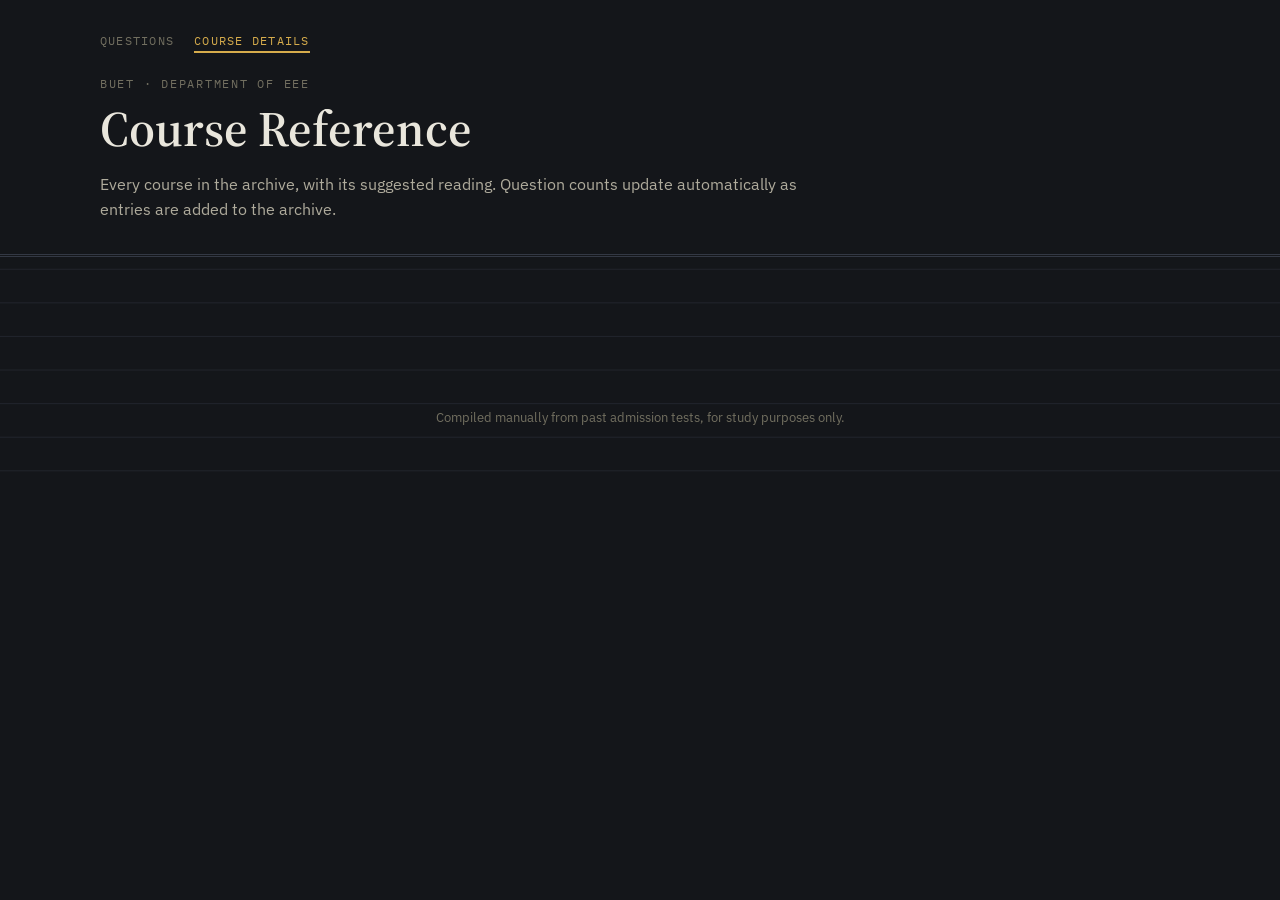
==== courses.html @ 5d08afa4 "Create courses.html" ====
<!DOCTYPE html>
<html lang="en">
<head>
<meta charset="UTF-8">
<meta name="viewport" content="width=device-width, initial-scale=1.0">
<title>Course Details — EEE M.Sc. Question Archive</title>
<meta name="description" content="Full course list with suggested books for BUET EEE M.Sc. admission test prep.">
<link rel="preconnect" href="https://fonts.googleapis.com">
<link rel="preconnect" href="https://fonts.gstatic.com" crossorigin>
<link href="https://fonts.googleapis.com/css2?family=Source+Serif+4:wght@600;700&family=IBM+Plex+Mono:wght@400;500;600&family=IBM+Plex+Sans:wght@400;500;600&display=swap" rel="stylesheet">
<link rel="stylesheet" href="css/style.css">
</head>
<body>

<header class="site-header">
  <div class="header-inner">
    <nav class="site-nav">
      <a href="index.html">Questions</a>
      <a href="courses.html" class="is-current">Course Details</a>
    </nav>
    <p class="eyebrow">BUET · Department of EEE</p>
    <h1 class="site-title">Course Reference</h1>
    <p class="site-sub">Every course in the archive, with its suggested reading. Question counts update automatically as entries are added to the archive.</p>
  </div>
</header>

<main>
  <div id="courseGrid" class="course-grid"></div>
</main>

<footer class="site-footer">
  <p>Compiled manually from past admission tests, for study purposes only.</p>
</footer>

<script src="js/courses.js"></script>
</body>
</html>
---- css/style.css ----
/* ---------------------------------------------------------
   Tokens — dark theme
--------------------------------------------------------- */
:root {
  --paper: #14161A;
  --paper-card: #1C1F26;
  --rule: #333844;
  --rule-soft: #21242C;
  --ink: #E9E6DC;
  --ink-soft: #AFAB9C;
  --ink-faint: #726F60;

  --stamp-year: #E2786E;
  --stamp-course: #77AEDD;
  --stamp-major: #8FB37E;
  --gold: #D6AC4C;

  --font-display: 'Source Serif 4', Georgia, serif;
  --font-body: 'IBM Plex Sans', -apple-system, sans-serif;
  --font-mono: 'IBM Plex Mono', ui-monospace, monospace;

  --radius: 4px;
  --transition: 180ms ease;
}

@media (prefers-reduced-motion: reduce) {
  :root { --transition: 0ms; }
  * { animation-duration: 0.001ms !important; animation-iteration-count: 1 !important; }
}

* { box-sizing: border-box; }

html, body {
  margin: 0;
  background: var(--paper);
  color: var(--ink);
  font-family: var(--font-body);
}

body {
  background-image:
    linear-gradient(var(--rule-soft) 1px, transparent 1px);
  background-size: 100% 2.1em;
  background-attachment: local;
}

main {
  max-width: 1080px;
  margin: 0 auto;
  padding: 0 24px 80px;
}

a { color: var(--stamp-course); }

code {
  font-family: var(--font-mono);
  background: var(--paper-card);
  border: 1px solid var(--rule);
  padding: 1px 5px;
  border-radius: 3px;
  font-size: 0.85em;
  color: var(--ink);
}

/* ---------------------------------------------------------
   Header
--------------------------------------------------------- */
.site-header {
  border-bottom: 3px double var(--rule);
  padding: 32px 24px 32px;
  background: var(--paper);
}

.header-inner { max-width: 1080px; margin: 0 auto; }

.site-nav {
  display: flex;
  gap: 20px;
  margin-bottom: 22px;
}

.site-nav a {
  font-family: var(--font-mono);
  font-size: 0.78rem;
  letter-spacing: 0.1em;
  text-transform: uppercase;
  text-decoration: none;
  color: var(--ink-faint);
  padding-bottom: 3px;
  border-bottom: 2px solid transparent;
  transition: color var(--transition), border-color var(--transition);
}

.site-nav a:hover { color: var(--ink); }

.site-nav a.is-current {
  color: var(--gold);
  border-bottom-color: var(--gold);
}

.eyebrow {
  font-family: var(--font-mono);
  font-size: 0.78rem;
  letter-spacing: 0.14em;
  text-transform: uppercase;
  color: var(--ink-faint);
  margin: 0 0 10px;
}

.site-title {
  font-family: var(--font-display);
  font-weight: 600;
  font-size: clamp(2rem, 5vw, 3.1rem);
  line-height: 1.15;
  margin: 0 0 14px;
  color: var(--ink);
}

.site-sub {
  font-size: 1rem;
  color: var(--ink-soft);
  max-width: 46em;
  margin: 0;
  line-height: 1.55;
}

/* ---------------------------------------------------------
   View tabs (ledger folder tabs)
--------------------------------------------------------- */
.view-tabs {
  display: flex;
  gap: 4px;
  margin-top: 32px;
  border-bottom: 2px solid var(--rule);
}

.view-tab {
  font-family: var(--font-mono);
  font-size: 0.85rem;
  letter-spacing: 0.06em;
  text-transform: uppercase;
  background: var(--rule-soft);
  color: var(--ink-soft);
  border: 2px solid var(--rule);
  border-bottom: none;
  border-radius: 5px 5px 0 0;
  padding: 10px 22px;
  cursor: pointer;
  transform: translateY(2px);
  transition: transform var(--transition), background var(--transition), color var(--transition);
}

.view-tab:hover { color: var(--ink); }

.view-tab.is-active {
  background: var(--paper-card);
  color: var(--ink);
  border-color: var(--rule);
  border-bottom: 2px solid var(--paper-card);
  font-weight: 600;
  transform: translateY(0);
}

.view-tab:focus-visible,
.chip:focus-visible,
.show-answer-btn:focus-visible,
.site-nav a:focus-visible {
  outline: 2px solid var(--gold);
  outline-offset: 2px;
}

/* ---------------------------------------------------------
   Chips (value rail)
--------------------------------------------------------- */
.value-rail { padding-top: 20px; }

.chip-row {
  display: flex;
  flex-wrap: wrap;
  gap: 8px;
}

.chip {
  font-family: var(--font-mono);
  font-size: 0.85rem;
  background: var(--paper-card);
  border: 1px solid var(--rule);
  color: var(--ink-soft);
  border-radius: 999px;
  padding: 6px 16px;
  cursor: pointer;
  transition: all var(--transition);
}

.chip:hover { border-color: var(--ink-soft); color: var(--ink); }

.chip.is-active {
  background: var(--gold);
  border-color: var(--gold);
  color: #1A1607;
  font-weight: 600;
}

.secondary-filters {
  margin-top: 18px;
  padding-top: 14px;
  border-top: 1px dashed var(--rule);
}

.secondary-label {
  display: block;
  font-family: var(--font-mono);
  font-size: 0.72rem;
  letter-spacing: 0.1em;
  text-transform: uppercase;
  color: var(--ink-faint);
  margin-bottom: 8px;
}

.chip-row--secondary .chip { font-size: 0.78rem; padding: 5px 13px; }

/* ---------------------------------------------------------
   Books panel
--------------------------------------------------------- */
.books-panel {
  margin-top: 28px;
  background: var(--paper-card);
  border: 1px solid var(--rule);
  border-left: 4px solid var(--stamp-course);
  border-radius: var(--radius);
  padding: 18px 22px;
}

.books-title {
  font-family: var(--font-mono);
  font-size: 0.78rem;
  letter-spacing: 0.12em;
  text-transform: uppercase;
  color: var(--stamp-course);
  margin: 0 0 10px;
}

.books-list { margin: 0; padding-left: 20px; color: var(--ink-soft); }
.books-list li { margin-bottom: 4px; }
.books-empty { margin: 0; color: var(--ink-faint); font-size: 0.9rem; font-style: italic; }

/* ---------------------------------------------------------
   Results
--------------------------------------------------------- */
.results-area { margin-top: 30px; }

.results-meta {
  font-family: var(--font-mono);
  font-size: 0.8rem;
  color: var(--ink-faint);
  margin: 0 0 16px;
}

.question-grid {
  display: grid;
  grid-template-columns: repeat(auto-fill, minmax(300px, 1fr));
  gap: 18px;
}

.q-card {
  background: var(--paper-card);
  border: 1px solid var(--rule);
  border-radius: var(--radius);
  padding: 18px 18px 16px;
  display: flex;
  flex-direction: column;
  gap: 12px;
  transition: transform var(--transition), box-shadow var(--transition), border-color var(--transition);
}

.q-card:hover {
  transform: translateY(-2px);
  border-color: var(--ink-faint);
  box-shadow: 0 10px 24px rgba(0, 0, 0, 0.45);
}

.q-tags {
  display: flex;
  flex-wrap: wrap;
  gap: 6px;
}

.tag {
  font-family: var(--font-mono);
  font-size: 0.68rem;
  letter-spacing: 0.06em;
  text-transform: uppercase;
  border: 1.5px solid currentColor;
  border-radius: 3px;
  padding: 2px 8px;
  display: inline-block;
}

.tag-year    { color: var(--stamp-year);   transform: rotate(-1deg); }
.tag-course  { color: var(--stamp-course); transform: rotate(0.5deg); }
.tag-major   { color: var(--stamp-major);  transform: rotate(-0.5deg); }

.q-body { font-size: 0.96rem; line-height: 1.55; color: var(--ink); }
.q-body img { max-width: 100%; border: 1px solid var(--rule); border-radius: 3px; display: block; }

.show-answer-btn {
  align-self: flex-start;
  font-family: var(--font-mono);
  font-size: 0.78rem;
  letter-spacing: 0.06em;
  text-transform: uppercase;
  background: transparent;
  border: 1.5px dashed var(--ink-soft);
  border-radius: var(--radius);
  color: var(--ink-soft);
  padding: 7px 14px;
  cursor: pointer;
  transition: all var(--transition);
}

.show-answer-btn:hover { border-color: var(--ink); color: var(--ink); }
.show-answer-btn.is-open { border-style: solid; border-color: var(--stamp-year); color: var(--stamp-year); }

.answer-panel {
  overflow: hidden;
  max-height: 0;
  transition: max-height var(--transition);
}

.answer-panel.is-open { max-height: 900px; }

.answer-panel img {
  max-width: 100%;
  border: 1px solid var(--rule);
  border-radius: 3px;
  margin-top: 4px;
  display: block;
}

.empty-state {
  color: var(--ink-faint);
  font-style: italic;
  padding: 30px 0;
}

/* ---------------------------------------------------------
   Courses page
--------------------------------------------------------- */
.course-grid {
  display: grid;
  grid-template-columns: repeat(auto-fill, minmax(320px, 1fr));
  gap: 18px;
  margin-top: 30px;
}

.course-card {
  background: var(--paper-card);
  border: 1px solid var(--rule);
  border-radius: var(--radius);
  padding: 20px 20px 18px;
  transition: transform var(--transition), box-shadow var(--transition), border-color var(--transition);
}

.course-card:hover {
  transform: translateY(-2px);
  border-color: var(--ink-faint);
  box-shadow: 0 10px 24px rgba(0, 0, 0, 0.45);
}

.course-card-head {
  display: flex;
  align-items: baseline;
  gap: 10px;
  margin-bottom: 8px;
}

.course-name {
  font-family: var(--font-display);
  font-size: 1.1rem;
  color: var(--ink);
  margin: 0 0 12px;
  font-weight: 600;
}

.course-name.is-placeholder {
  color: var(--ink-faint);
  font-style: italic;
  font-family: var(--font-body);
  font-weight: 400;
  font-size: 0.9rem;
}

.course-meta {
  font-family: var(--font-mono);
  font-size: 0.72rem;
  letter-spacing: 0.08em;
  text-transform: uppercase;
  color: var(--ink-faint);
  margin: 0 0 14px;
}

.course-books-label {
  font-family: var(--font-mono);
  font-size: 0.68rem;
  letter-spacing: 0.1em;
  text-transform: uppercase;
  color: var(--stamp-course);
  margin: 0 0 6px;
}

.course-books-list {
  margin: 0;
  padding-left: 18px;
  color: var(--ink-soft);
  font-size: 0.9rem;
}

.course-books-list li { margin-bottom: 3px; }

.course-books-empty {
  color: var(--ink-faint);
  font-size: 0.85rem;
  font-style: italic;
  margin: 0;
}

/* ---------------------------------------------------------
   Footer
--------------------------------------------------------- */
.site-footer {
  text-align: center;
  padding: 30px 24px 50px;
  font-size: 0.8rem;
  color: var(--ink-faint);
}

/* ---------------------------------------------------------
   Responsive
--------------------------------------------------------- */
@media (max-width: 560px) {
  .site-header { padding: 26px 18px 24px; }
  main { padding: 0 16px 60px; }
  .view-tabs { overflow-x: auto; }
  .question-grid { grid-template-columns: 1fr; }
  .course-grid { grid-template-columns: 1fr; }
}
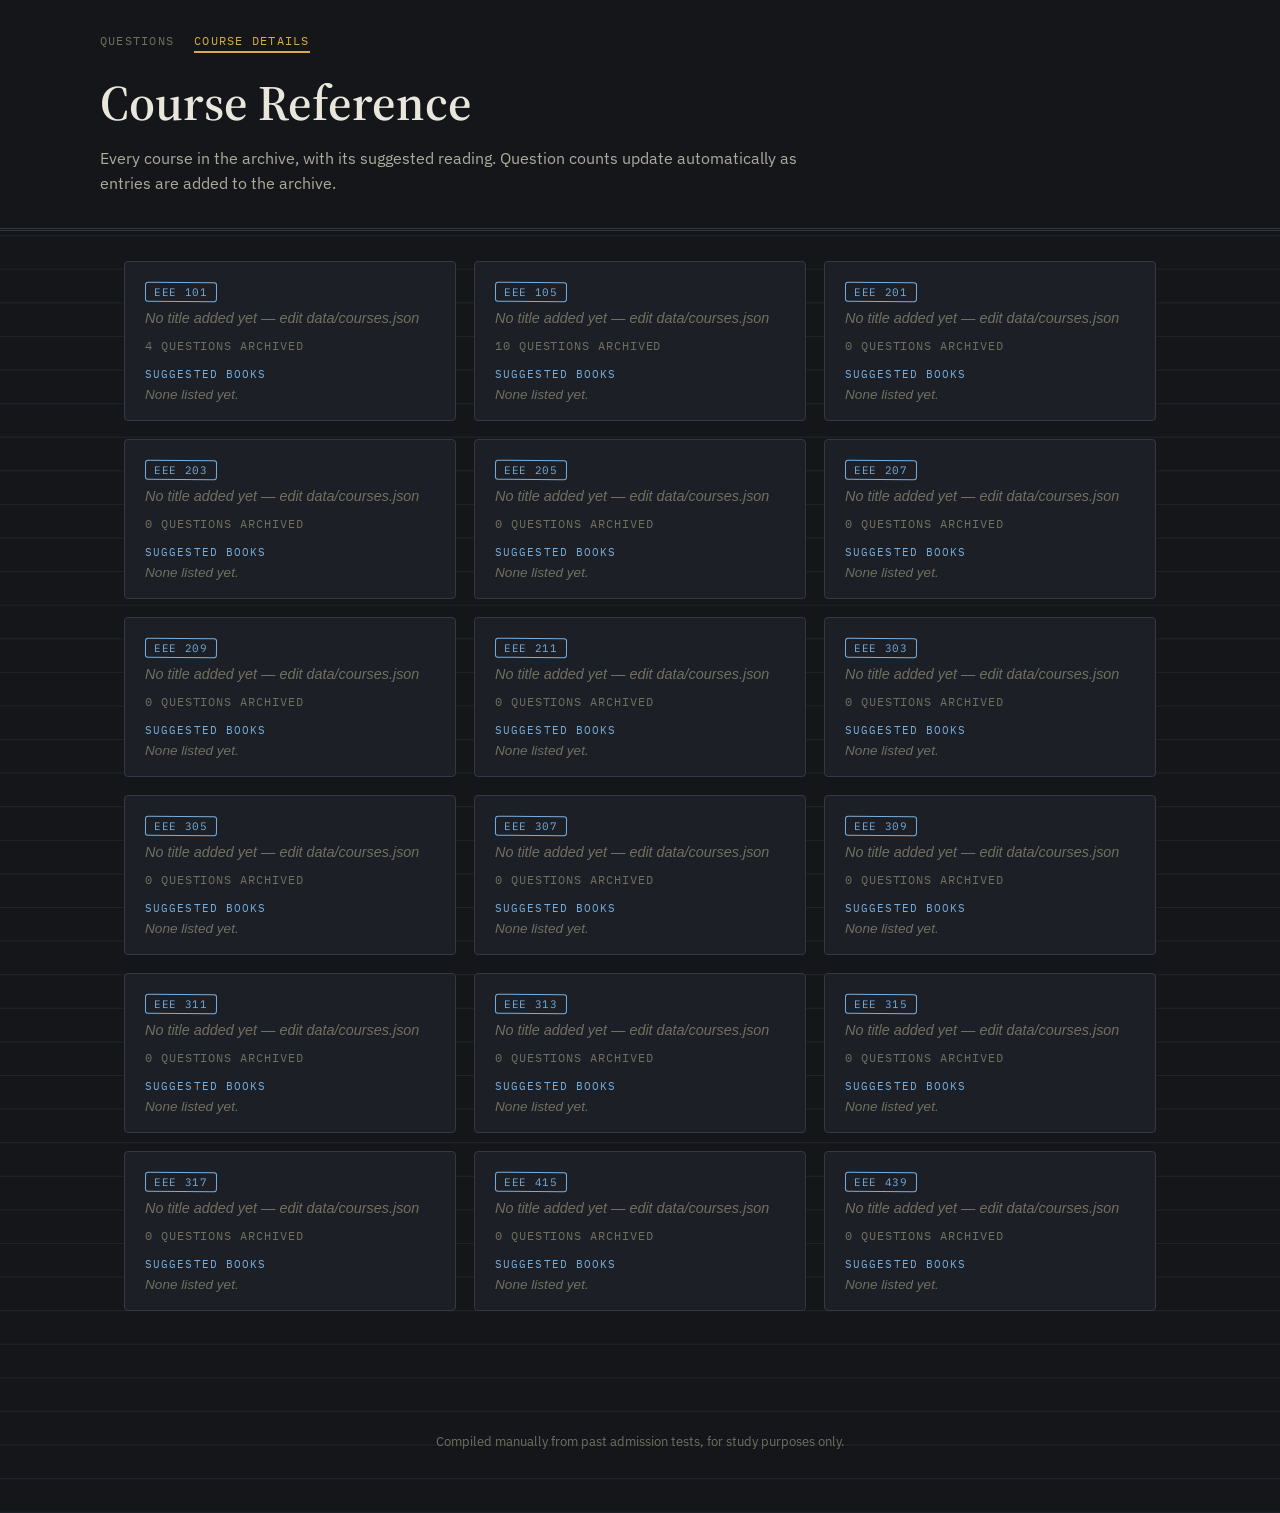
==== commit 79dfdb36: "Update courses.html" ====
--- a/courses.html
+++ b/courses.html
@@ -3,7 +3,7 @@
 <head>
 <meta charset="UTF-8">
 <meta name="viewport" content="width=device-width, initial-scale=1.0">
-<title>Course Details — EEE M.Sc. Question Archive</title>
+<title>Course Details: BUET EEE M.Sc. Admission Question Archive</title>
 <meta name="description" content="Full course list with suggested books for BUET EEE M.Sc. admission test prep.">
 <link rel="preconnect" href="https://fonts.googleapis.com">
 <link rel="preconnect" href="https://fonts.gstatic.com" crossorigin>
@@ -18,7 +18,7 @@
       <a href="index.html">Questions</a>
       <a href="courses.html" class="is-current">Course Details</a>
     </nav>
-    <p class="eyebrow">BUET · Department of EEE</p>
+    <p class="eyebrow"></p>
     <h1 class="site-title">Course Reference</h1>
     <p class="site-sub">Every course in the archive, with its suggested reading. Question counts update automatically as entries are added to the archive.</p>
   </div>
--- a/css/style.css
+++ b/css/style.css
@@ -300,7 +300,7 @@
 .tag-course  { color: var(--stamp-course); transform: rotate(0.5deg); }
 .tag-major   { color: var(--stamp-major);  transform: rotate(-0.5deg); }
 
-.q-body { font-size: 0.96rem; line-height: 1.55; color: var(--ink); }
+.q-body { font-size: 0.96rem; line-height: 1.55; color: var(--ink); white-space: pre-line; display: flex; flex-direction: column; gap: 10px; }
 .q-body img { max-width: 100%; border: 1px solid var(--rule); border-radius: 3px; display: block; }
 
 .show-answer-btn {
@@ -343,6 +343,20 @@
   padding: 30px 0;
 }
 
+.load-error {
+  margin-top: 24px;
+  background: var(--paper-card);
+  border: 1px solid var(--stamp-year);
+  border-left: 4px solid var(--stamp-year);
+  border-radius: var(--radius);
+  padding: 16px 20px;
+  color: var(--ink);
+}
+
+.load-error strong { color: var(--stamp-year); }
+.load-error p { margin: 8px 0 0; font-size: 0.9rem; color: var(--ink-soft); line-height: 1.5; }
+.load-error code { font-size: 0.85em; }
+
 /* ---------------------------------------------------------
    Courses page
 --------------------------------------------------------- */
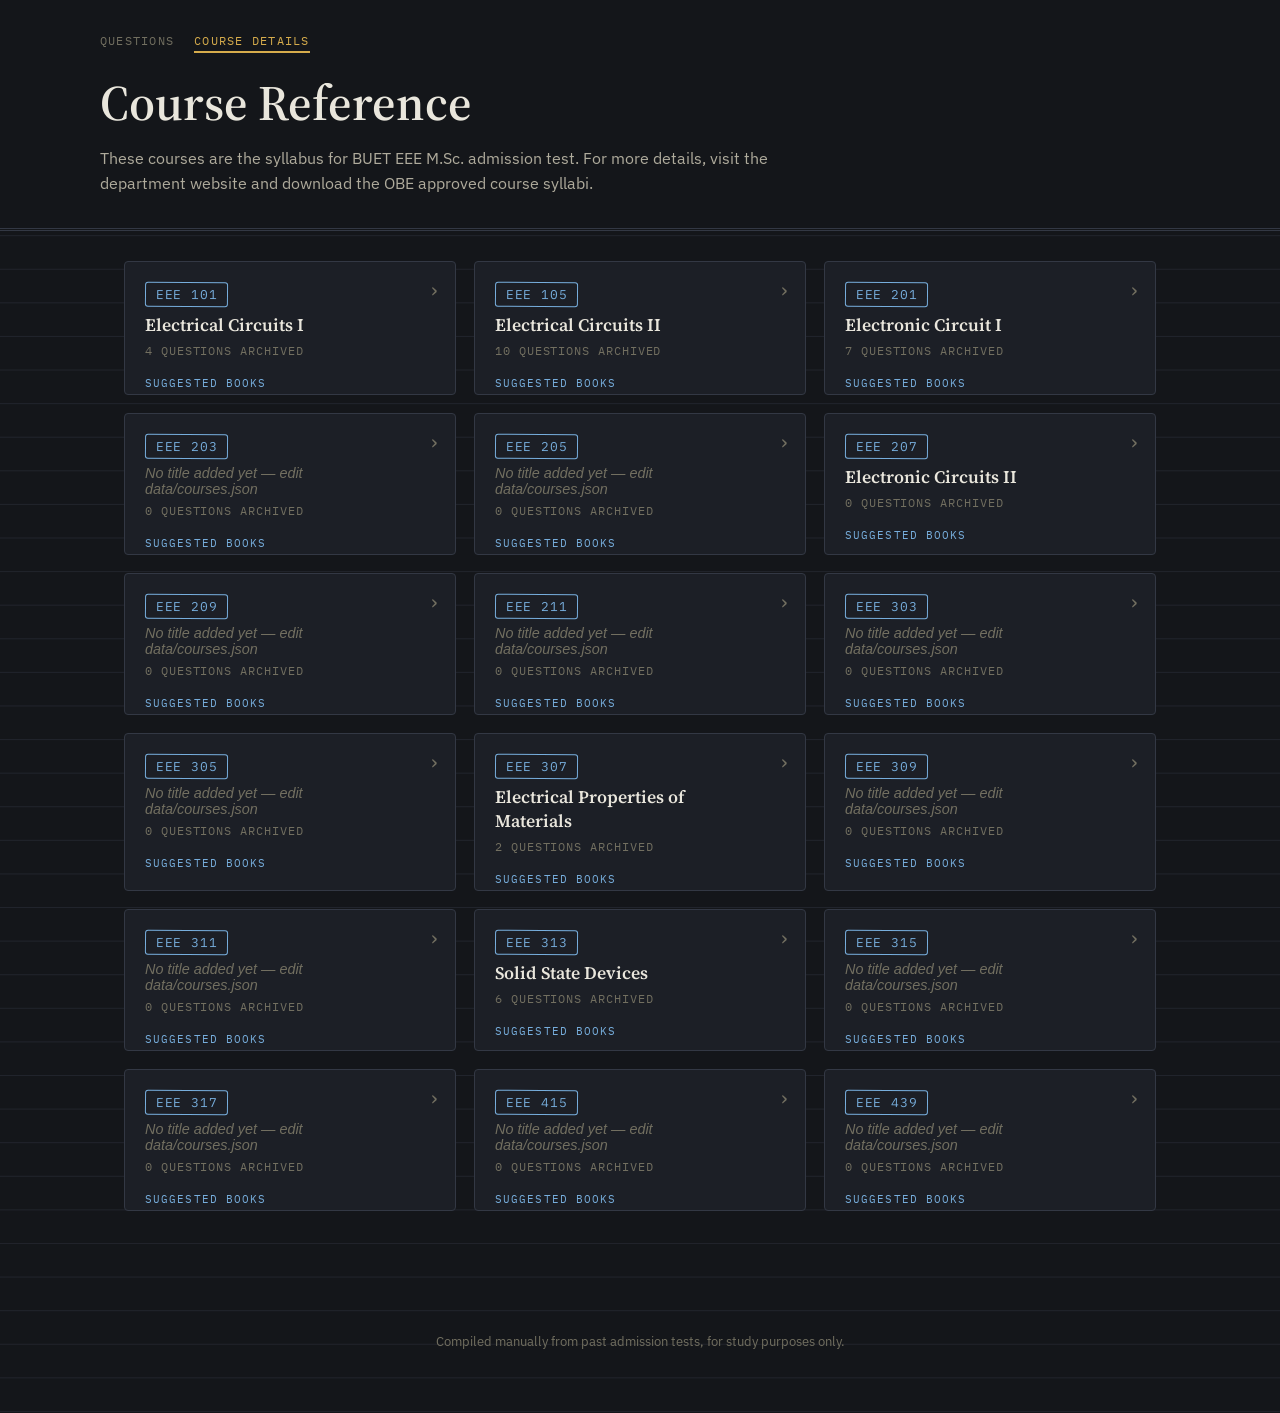
==== commit f9496c27: "Update courses.html" ====
--- a/courses.html
+++ b/courses.html
@@ -20,7 +20,7 @@
     </nav>
     <p class="eyebrow"></p>
     <h1 class="site-title">Course Reference</h1>
-    <p class="site-sub">Every course in the archive, with its suggested reading. Question counts update automatically as entries are added to the archive.</p>
+    <p class="site-sub">These courses are the syllabus for BUET EEE M.Sc. admission test. For more details, visit the department website and download the OBE approved course syllabi.</p>
   </div>
 </header>
 
--- a/css/style.css
+++ b/css/style.css
@@ -164,7 +164,8 @@
 .view-tab:focus-visible,
 .chip:focus-visible,
 .show-answer-btn:focus-visible,
-.site-nav a:focus-visible {
+.site-nav a:focus-visible,
+.course-toggle:focus-visible {
   outline: 2px solid var(--gold);
   outline-offset: 2px;
 }
@@ -249,27 +250,59 @@
 --------------------------------------------------------- */
 .results-area { margin-top: 30px; }
 
+.results-bar {
+  display: flex;
+  justify-content: space-between;
+  align-items: center;
+  flex-wrap: wrap;
+  gap: 10px;
+  margin: 0 0 16px;
+}
+
 .results-meta {
   font-family: var(--font-mono);
   font-size: 0.8rem;
   color: var(--ink-faint);
-  margin: 0 0 16px;
+  margin: 0;
+}
+
+.marked-toggle {
+  font-family: var(--font-mono);
+  font-size: 0.78rem;
+  letter-spacing: 0.04em;
+  background: var(--paper-card);
+  border: 1px solid var(--rule);
+  color: var(--ink-soft);
+  border-radius: 999px;
+  padding: 6px 14px;
+  cursor: pointer;
+  transition: all var(--transition);
+}
+
+.marked-toggle:hover { border-color: var(--ink-soft); color: var(--ink); }
+
+.marked-toggle.is-active {
+  background: var(--gold);
+  border-color: var(--gold);
+  color: #1A1607;
+  font-weight: 600;
 }
 
 .question-grid {
   display: grid;
-  grid-template-columns: repeat(auto-fill, minmax(300px, 1fr));
-  gap: 18px;
+  grid-template-columns: repeat(auto-fill, minmax(580px, 1fr));
+  gap: 26px;
 }
 
 .q-card {
+  position: relative;
   background: var(--paper-card);
   border: 1px solid var(--rule);
   border-radius: var(--radius);
-  padding: 18px 18px 16px;
+  padding: 32px 32px 28px;
   display: flex;
   flex-direction: column;
-  gap: 12px;
+  gap: 20px;
   transition: transform var(--transition), box-shadow var(--transition), border-color var(--transition);
 }
 
@@ -279,20 +312,37 @@
   box-shadow: 0 10px 24px rgba(0, 0, 0, 0.45);
 }
 
+.mark-btn {
+  position: absolute;
+  top: 14px;
+  right: 16px;
+  background: none;
+  border: none;
+  font-size: 1.4rem;
+  line-height: 1;
+  color: var(--ink-faint);
+  cursor: pointer;
+  padding: 4px;
+  transition: color var(--transition), transform var(--transition);
+}
+
+.mark-btn:hover { color: var(--gold); transform: scale(1.1); }
+.mark-btn.is-marked { color: var(--gold); }
+
 .q-tags {
   display: flex;
   flex-wrap: wrap;
-  gap: 6px;
+  gap: 8px;
 }
 
 .tag {
   font-family: var(--font-mono);
-  font-size: 0.68rem;
+  font-size: 0.8rem;
   letter-spacing: 0.06em;
   text-transform: uppercase;
   border: 1.5px solid currentColor;
   border-radius: 3px;
-  padding: 2px 8px;
+  padding: 3px 10px;
   display: inline-block;
 }
 
@@ -300,20 +350,20 @@
 .tag-course  { color: var(--stamp-course); transform: rotate(0.5deg); }
 .tag-major   { color: var(--stamp-major);  transform: rotate(-0.5deg); }
 
-.q-body { font-size: 0.96rem; line-height: 1.55; color: var(--ink); white-space: pre-line; display: flex; flex-direction: column; gap: 10px; }
+.q-body { font-size: 1.15rem; line-height: 1.6; color: var(--ink); white-space: pre-line; display: flex; flex-direction: column; gap: 14px; }
 .q-body img { max-width: 100%; border: 1px solid var(--rule); border-radius: 3px; display: block; }
 
 .show-answer-btn {
   align-self: flex-start;
   font-family: var(--font-mono);
-  font-size: 0.78rem;
+  font-size: 0.85rem;
   letter-spacing: 0.06em;
   text-transform: uppercase;
   background: transparent;
   border: 1.5px dashed var(--ink-soft);
   border-radius: var(--radius);
   color: var(--ink-soft);
-  padding: 7px 14px;
+  padding: 9px 18px;
   cursor: pointer;
   transition: all var(--transition);
 }
@@ -371,7 +421,7 @@
   background: var(--paper-card);
   border: 1px solid var(--rule);
   border-radius: var(--radius);
-  padding: 20px 20px 18px;
+  overflow: hidden;
   transition: transform var(--transition), box-shadow var(--transition), border-color var(--transition);
 }
 
@@ -381,18 +431,48 @@
   box-shadow: 0 10px 24px rgba(0, 0, 0, 0.45);
 }
 
-.course-card-head {
-  display: flex;
-  align-items: baseline;
-  gap: 10px;
-  margin-bottom: 8px;
-}
+.course-toggle {
+  width: 100%;
+  display: flex;
+  flex-direction: column;
+  align-items: flex-start;
+  gap: 6px;
+  background: none;
+  border: none;
+  margin: 0;
+  padding: 20px 44px 18px 20px;
+  font: inherit;
+  color: inherit;
+  text-align: left;
+  cursor: pointer;
+  position: relative;
+}
+
+.course-toggle:hover { background: rgba(255, 255, 255, 0.03); }
+
+.course-chevron {
+  position: absolute;
+  top: 18px;
+  right: 18px;
+  font-size: 1.3rem;
+  line-height: 1;
+  color: var(--ink-faint);
+  transition: transform var(--transition), color var(--transition);
+}
+
+.course-toggle[aria-expanded="true"] .course-chevron {
+  transform: rotate(90deg);
+  color: var(--gold);
+}
+
+.course-card-head { display: block; }
 
 .course-name {
+  display: block;
   font-family: var(--font-display);
   font-size: 1.1rem;
   color: var(--ink);
-  margin: 0 0 12px;
+  margin: 0;
   font-weight: 600;
 }
 
@@ -405,13 +485,23 @@
 }
 
 .course-meta {
+  display: block;
   font-family: var(--font-mono);
   font-size: 0.72rem;
   letter-spacing: 0.08em;
   text-transform: uppercase;
   color: var(--ink-faint);
-  margin: 0 0 14px;
-}
+  margin: 0;
+}
+
+.course-details {
+  overflow: hidden;
+  max-height: 0;
+  padding: 0 20px 18px;
+  transition: max-height var(--transition);
+}
+
+.course-details.is-open { max-height: 900px; }
 
 .course-books-label {
   font-family: var(--font-mono);
@@ -432,6 +522,31 @@
 .course-books-list li { margin-bottom: 3px; }
 
 .course-books-empty {
+  color: var(--ink-faint);
+  font-size: 0.85rem;
+  font-style: italic;
+  margin: 0;
+}
+
+.course-topics-label {
+  font-family: var(--font-mono);
+  font-size: 0.68rem;
+  letter-spacing: 0.1em;
+  text-transform: uppercase;
+  color: var(--stamp-major);
+  margin: 14px 0 6px;
+}
+
+.course-topics-list {
+  margin: 0;
+  padding-left: 18px;
+  color: var(--ink-soft);
+  font-size: 0.9rem;
+}
+
+.course-topics-list li { margin-bottom: 3px; }
+
+.course-topics-empty {
   color: var(--ink-faint);
   font-size: 0.85rem;
   font-style: italic;
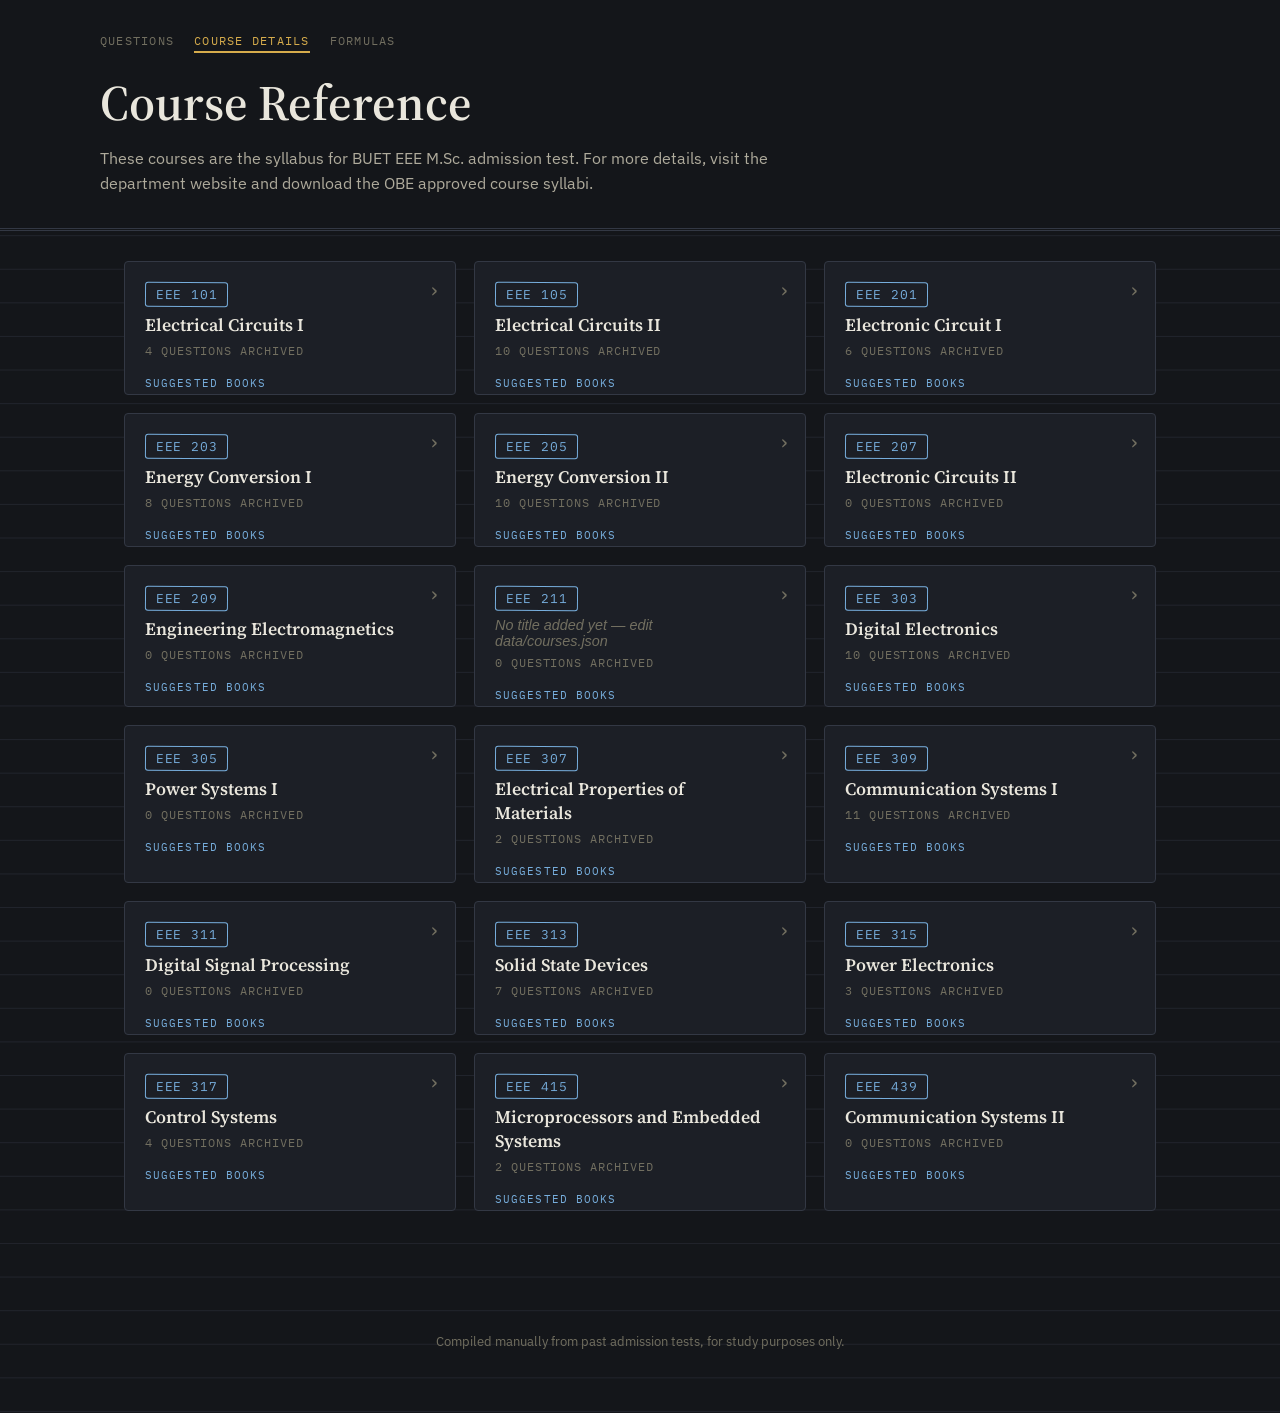
==== commit b33d8903: "Update courses.html" ====
--- a/courses.html
+++ b/courses.html
@@ -17,6 +17,7 @@
     <nav class="site-nav">
       <a href="index.html">Questions</a>
       <a href="courses.html" class="is-current">Course Details</a>
+      <a href="formulas.html">Formulas</a>
     </nav>
     <p class="eyebrow"></p>
     <h1 class="site-title">Course Reference</h1>
--- a/css/style.css
+++ b/css/style.css
@@ -554,6 +554,45 @@
 }
 
 /* ---------------------------------------------------------
+   Formulas page
+--------------------------------------------------------- */
+.formula-item {
+  margin-bottom: 20px;
+  padding-bottom: 20px;
+  border-bottom: 1px dashed var(--rule);
+}
+
+.formula-item:last-child {
+  margin-bottom: 0;
+  padding-bottom: 0;
+  border-bottom: none;
+}
+
+.formula-label {
+  font-family: var(--font-mono);
+  font-size: 0.72rem;
+  letter-spacing: 0.08em;
+  text-transform: uppercase;
+  color: var(--stamp-course);
+  margin: 0 0 8px;
+}
+
+.formula-expr {
+  overflow-x: auto;
+  padding: 4px 0;
+  color: var(--ink);
+}
+
+.formula-expr .katex { color: inherit; font-size: 1.05em; }
+
+.formula-note {
+  font-size: 0.85rem;
+  color: var(--ink-soft);
+  font-style: italic;
+  margin: 8px 0 0;
+}
+
+/* ---------------------------------------------------------
    Footer
 --------------------------------------------------------- */
 .site-footer {
